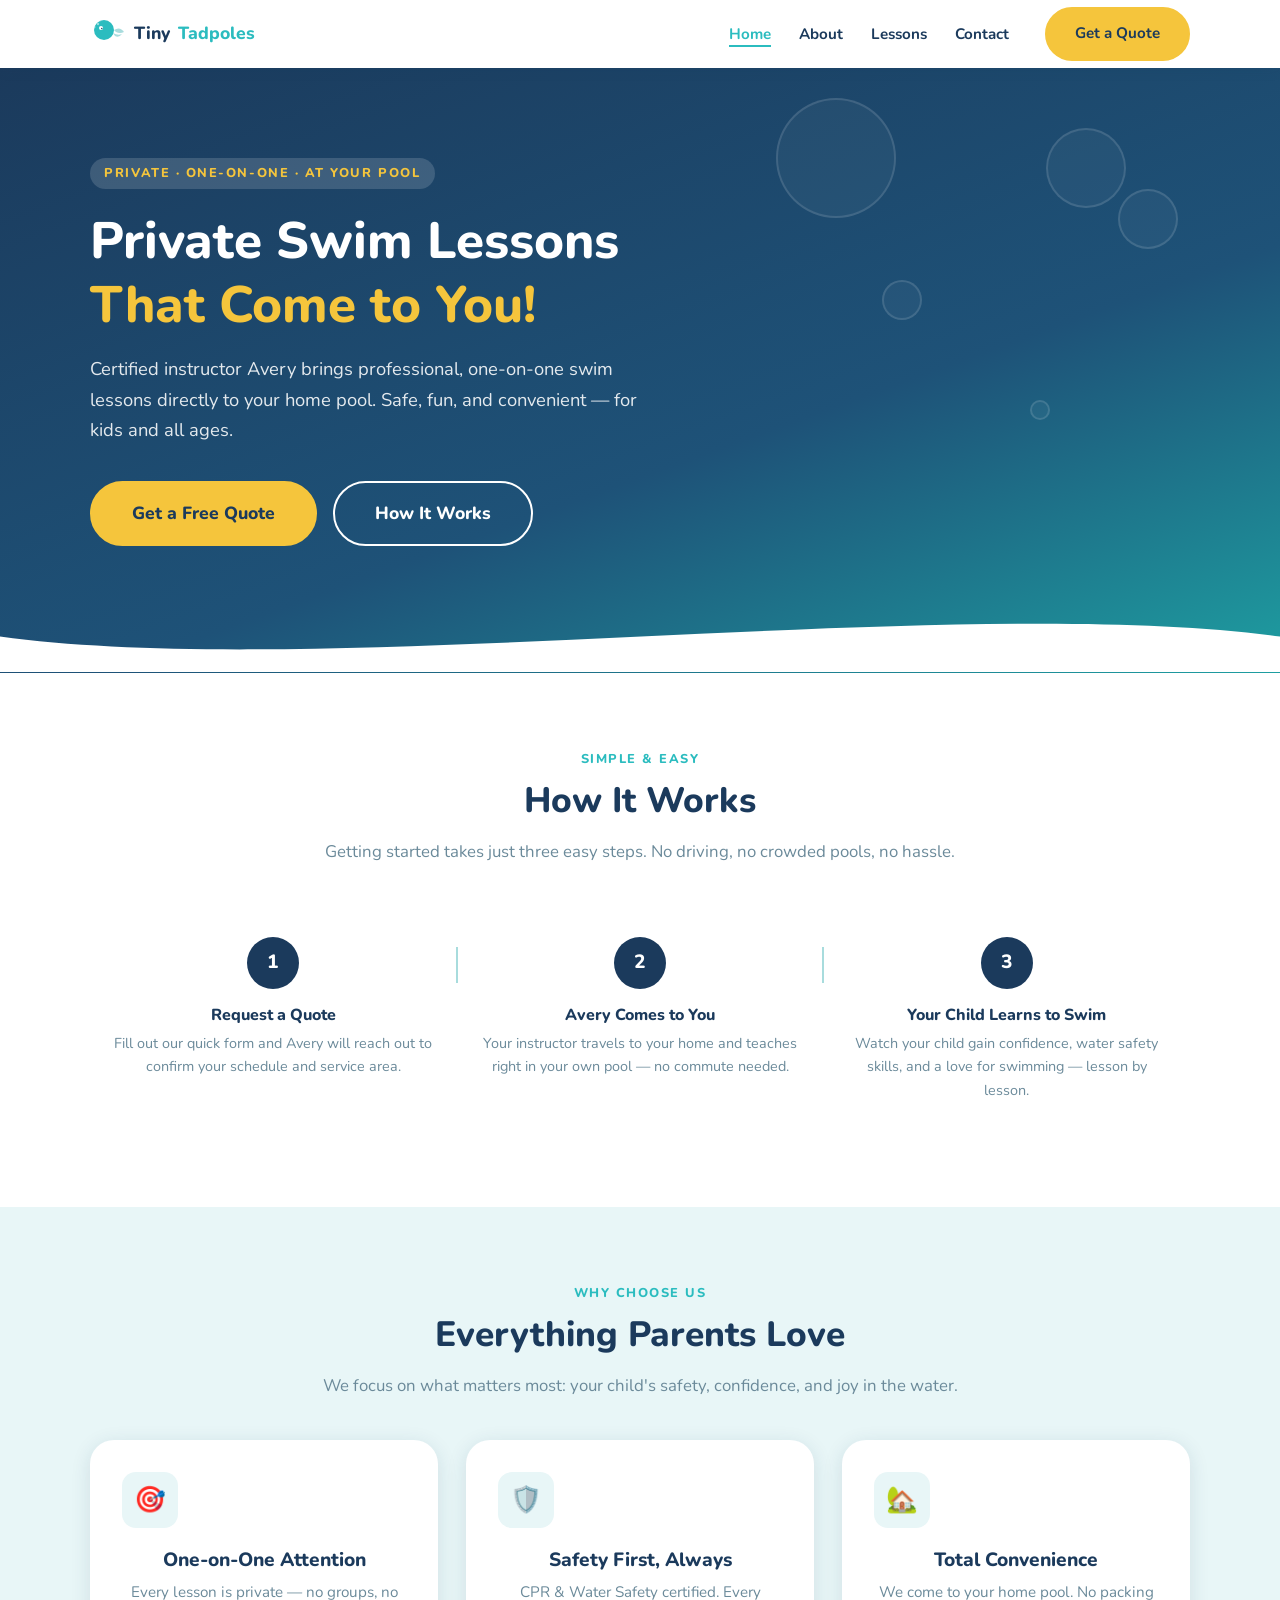
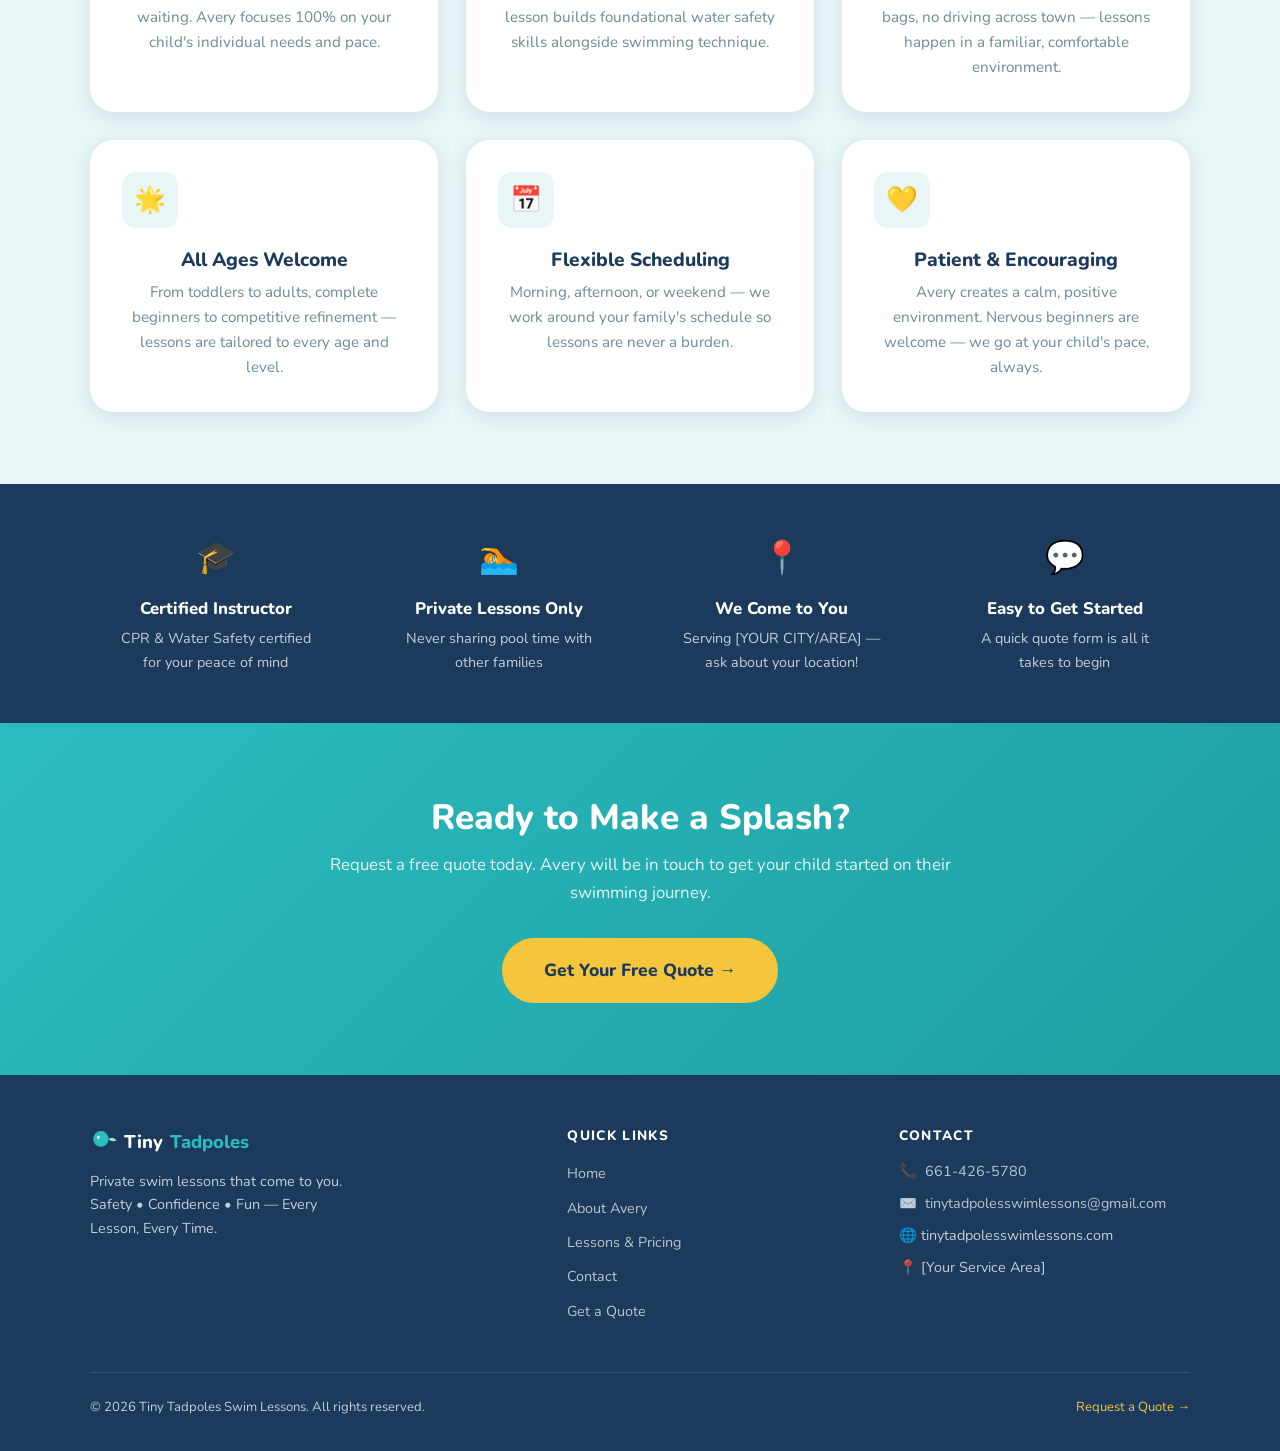
==== index.html @ dff8ad67 "Initial commit: Tiny Tadpole Swim School website Co-Authored-By: Claude Sonnet 4.6 <noreply@anthropi" ====
<!DOCTYPE html>
<html lang="en">
<head>
  <meta charset="UTF-8" />
  <meta name="viewport" content="width=device-width, initial-scale=1.0" />
  <title>Tiny Tadpoles Swim Lessons — Private Swim Lessons That Come to You</title>
  <meta name="description" content="Private swim lessons for kids and all ages. Avery comes to your home pool! Serving [YOUR CITY/AREA]. Call 661-426-5780 to get started." />
  <link rel="preconnect" href="https://fonts.googleapis.com" />
  <link rel="preconnect" href="https://fonts.gstatic.com" crossorigin />
  <link href="https://fonts.googleapis.com/css2?family=Nunito:wght@400;600;700;800;900&display=swap" rel="stylesheet" />
  <link rel="stylesheet" href="styles.css" />
</head>
<body>

  <!-- ===== NAV ===== -->
  <nav class="nav" role="navigation" aria-label="Main navigation">
    <div class="container nav-inner">
      <a href="index.html" class="nav-logo" aria-label="Tiny Tadpoles Swim Lessons home">
        <svg viewBox="0 0 36 36" fill="none" xmlns="http://www.w3.org/2000/svg" aria-hidden="true">
          <circle cx="14" cy="14" r="10" fill="#2BBCBF"/>
          <circle cx="11" cy="12" r="2" fill="white"/>
          <circle cx="11.8" cy="12.5" r=".7" fill="#1B3A5C"/>
          <path d="M24 14 Q30 10 34 16 Q30 18 26 16" fill="#A8DCDD"/>
          <path d="M23 17 Q28 20 32 18 Q29 22 25 20" fill="#A8DCDD"/>
          <circle cx="8" cy="8" r="1.2" fill="rgba(255,255,255,.5)"/>
          <circle cx="5" cy="11" r=".8" fill="rgba(255,255,255,.4)"/>
          <circle cx="10" cy="5" r=".6" fill="rgba(255,255,255,.4)"/>
        </svg>
        Tiny <span>Tadpoles</span>
      </a>
      <button class="nav-toggle" id="navToggle" aria-label="Toggle menu" aria-expanded="false">
        <span></span><span></span><span></span>
      </button>
      <ul class="nav-links" id="navLinks" role="list">
        <li><a href="index.html" class="active" aria-current="page">Home</a></li>
        <li><a href="about.html">About</a></li>
        <li><a href="lessons.html">Lessons</a></li>
        <li><a href="contact.html">Contact</a></li>
        <li class="nav-cta"><a href="quote.html" class="btn btn-primary">Get a Quote</a></li>
      </ul>
    </div>
  </nav>

  <!-- ===== HERO ===== -->
  <section class="hero" aria-label="Hero">
    <div class="bubbles" aria-hidden="true">
      <div class="bubble bubble-1"></div>
      <div class="bubble bubble-2"></div>
      <div class="bubble bubble-3"></div>
      <div class="bubble bubble-4"></div>
      <div class="bubble bubble-5"></div>
    </div>
    <div class="container">
      <div class="hero-content">
        <span class="hero-eyebrow">Private · One-on-One · At Your Pool</span>
        <h1>Private Swim Lessons <span>That Come to You!</span></h1>
        <p class="hero-sub">Certified instructor Avery brings professional, one-on-one swim lessons directly to your home pool. Safe, fun, and convenient — for kids and all ages.</p>
        <div class="hero-btns">
          <a href="quote.html" class="btn btn-primary btn-lg">Get a Free Quote</a>
          <a href="lessons.html" class="btn btn-outline btn-lg">How It Works</a>
        </div>
      </div>
    </div>
    <!-- Wave -->
    <svg class="wave-divider" viewBox="0 0 1440 80" preserveAspectRatio="none" aria-hidden="true">
      <path d="M0,40 C360,90 1080,-10 1440,40 L1440,80 L0,80 Z" fill="#ffffff"/>
    </svg>
  </section>

  <!-- ===== HOW IT WORKS ===== -->
  <section class="section" aria-labelledby="how-it-works">
    <div class="container text-center">
      <span class="section-label">Simple &amp; Easy</span>
      <h2 class="section-title" id="how-it-works">How It Works</h2>
      <p class="section-subtitle">Getting started takes just three easy steps. No driving, no crowded pools, no hassle.</p>
      <div class="steps" role="list">
        <div class="step" role="listitem">
          <div class="step-num" aria-hidden="true">1</div>
          <h3>Request a Quote</h3>
          <p>Fill out our quick form and Avery will reach out to confirm your schedule and service area.</p>
        </div>
        <div class="step" role="listitem">
          <div class="step-num" aria-hidden="true">2</div>
          <h3>Avery Comes to You</h3>
          <p>Your instructor travels to your home and teaches right in your own pool — no commute needed.</p>
        </div>
        <div class="step" role="listitem">
          <div class="step-num" aria-hidden="true">3</div>
          <h3>Your Child Learns to Swim</h3>
          <p>Watch your child gain confidence, water safety skills, and a love for swimming — lesson by lesson.</p>
        </div>
      </div>
    </div>
  </section>

  <!-- ===== WHY TINY TADPOLES ===== -->
  <section class="section" style="background:var(--aqua-bg);" aria-labelledby="why-us">
    <div class="container text-center">
      <span class="section-label">Why Choose Us</span>
      <h2 class="section-title" id="why-us">Everything Parents Love</h2>
      <p class="section-subtitle">We focus on what matters most: your child's safety, confidence, and joy in the water.</p>
      <div class="cards-grid">
        <div class="card">
          <div class="card-icon" aria-hidden="true">🎯</div>
          <h3>One-on-One Attention</h3>
          <p>Every lesson is private — no groups, no waiting. Avery focuses 100% on your child's individual needs and pace.</p>
        </div>
        <div class="card">
          <div class="card-icon" aria-hidden="true">🛡️</div>
          <h3>Safety First, Always</h3>
          <p>CPR & Water Safety certified. Every lesson builds foundational water safety skills alongside swimming technique.</p>
        </div>
        <div class="card">
          <div class="card-icon" aria-hidden="true">🏡</div>
          <h3>Total Convenience</h3>
          <p>We come to your home pool. No packing bags, no driving across town — lessons happen in a familiar, comfortable environment.</p>
        </div>
        <div class="card">
          <div class="card-icon" aria-hidden="true">🌟</div>
          <h3>All Ages Welcome</h3>
          <p>From toddlers to adults, complete beginners to competitive refinement — lessons are tailored to every age and level.</p>
        </div>
        <div class="card">
          <div class="card-icon" aria-hidden="true">📅</div>
          <h3>Flexible Scheduling</h3>
          <p>Morning, afternoon, or weekend — we work around your family's schedule so lessons are never a burden.</p>
        </div>
        <div class="card">
          <div class="card-icon" aria-hidden="true">💛</div>
          <h3>Patient &amp; Encouraging</h3>
          <p>Avery creates a calm, positive environment. Nervous beginners are welcome — we go at your child's pace, always.</p>
        </div>
      </div>
    </div>
  </section>

  <!-- ===== HIGHLIGHT STRIP ===== -->
  <div class="highlight-strip" aria-label="Key facts">
    <div class="container">
      <div class="highlights">
        <div class="highlight-item">
          <div class="hi-icon" aria-hidden="true">🎓</div>
          <strong>Certified Instructor</strong>
          <p>CPR &amp; Water Safety certified for your peace of mind</p>
        </div>
        <div class="highlight-item">
          <div class="hi-icon" aria-hidden="true">🏊</div>
          <strong>Private Lessons Only</strong>
          <p>Never sharing pool time with other families</p>
        </div>
        <div class="highlight-item">
          <div class="hi-icon" aria-hidden="true">📍</div>
          <strong>We Come to You</strong>
          <p>Serving [YOUR CITY/AREA] — ask about your location!</p>
        </div>
        <div class="highlight-item">
          <div class="hi-icon" aria-hidden="true">💬</div>
          <strong>Easy to Get Started</strong>
          <p>A quick quote form is all it takes to begin</p>
        </div>
      </div>
    </div>
  </div>

  <!-- ===== CTA BANNER ===== -->
  <section class="cta-banner" aria-labelledby="cta-heading">
    <div class="container">
      <h2 id="cta-heading">Ready to Make a Splash?</h2>
      <p>Request a free quote today. Avery will be in touch to get your child started on their swimming journey.</p>
      <a href="quote.html" class="btn btn-primary btn-lg">Get Your Free Quote →</a>
    </div>
  </section>

  <!-- ===== FOOTER ===== -->
  <footer class="footer" role="contentinfo">
    <div class="container">
      <div class="footer-grid">
        <div class="footer-brand">
          <div class="footer-logo">
            <svg width="28" height="28" viewBox="0 0 36 36" fill="none" aria-hidden="true">
              <circle cx="14" cy="14" r="10" fill="#2BBCBF"/>
              <circle cx="11" cy="12" r="2" fill="white"/>
              <circle cx="11.8" cy="12.5" r=".7" fill="#1B3A5C"/>
              <path d="M24 14 Q30 10 34 16 Q30 18 26 16" fill="#A8DCDD"/>
            </svg>
            Tiny <span>Tadpoles</span>
          </div>
          <p>Private swim lessons that come to you. Safety • Confidence • Fun — Every Lesson, Every Time.</p>
        </div>
        <div>
          <h4>Quick Links</h4>
          <ul>
            <li><a href="index.html">Home</a></li>
            <li><a href="about.html">About Avery</a></li>
            <li><a href="lessons.html">Lessons &amp; Pricing</a></li>
            <li><a href="contact.html">Contact</a></li>
            <li><a href="quote.html">Get a Quote</a></li>
          </ul>
        </div>
        <div>
          <h4>Contact</h4>
          <ul class="footer-contact">
            <li>📞 <a href="tel:6614265780">661-426-5780</a></li>
            <li>✉️ <a href="mailto:tinytadpolesswimlessons@gmail.com">tinytadpolesswimlessons@gmail.com</a></li>
            <li>🌐 tinytadpolesswimlessons.com</li>
            <li>📍 [Your Service Area]</li>
          </ul>
        </div>
      </div>
      <div class="footer-bottom">
        <p>© <span id="year"></span> Tiny Tadpoles Swim Lessons. All rights reserved.</p>
        <a href="quote.html">Request a Quote →</a>
      </div>
    </div>
  </footer>

  <script>
    // Current year in footer
    document.getElementById('year').textContent = new Date().getFullYear();

    // Mobile nav toggle
    const toggle = document.getElementById('navToggle');
    const links  = document.getElementById('navLinks');
    toggle.addEventListener('click', () => {
      const open = links.classList.toggle('open');
      toggle.classList.toggle('open', open);
      toggle.setAttribute('aria-expanded', open);
    });
    // Close nav when a link is clicked
    links.querySelectorAll('a').forEach(a => {
      a.addEventListener('click', () => {
        links.classList.remove('open');
        toggle.classList.remove('open');
        toggle.setAttribute('aria-expanded', false);
      });
    });
  </script>
</body>
</html>
---- styles.css ----
/* ============================================================
   Tiny Tadpoles Swim Lessons — Shared Stylesheet
   Colors: Navy #1B3A5C | Teal #2BBCBF | Light Teal #A8DCDD
           Aqua BG #E8F6F7 | Yellow #F5C53C | White #FFFFFF
   ============================================================ */

/* ---------- Reset & Base ---------- */
*, *::before, *::after { box-sizing: border-box; margin: 0; padding: 0; }

:root {
  --navy:      #1B3A5C;
  --teal:      #2BBCBF;
  --teal-dark: #1E9EA1;
  --teal-light:#A8DCDD;
  --aqua-bg:   #E8F6F7;
  --yellow:    #F5C53C;
  --yellow-dk: #D4A820;
  --white:     #FFFFFF;
  --gray-light:#F4F8F9;
  --gray-mid:  #6B8A9A;
  --text:      #1B3A5C;
  --radius:    12px;
  --radius-lg: 24px;
  --shadow:    0 4px 20px rgba(27,58,92,.12);
  --shadow-sm: 0 2px 8px rgba(27,58,92,.10);
  --transition: .25s ease;
  --font: 'Nunito', 'Segoe UI', Arial, sans-serif;
}

html { scroll-behavior: smooth; }

body {
  font-family: var(--font);
  color: var(--text);
  background: var(--white);
  line-height: 1.65;
  font-size: 16px;
}

img { max-width: 100%; height: auto; display: block; }
a  { color: var(--teal-dark); text-decoration: none; }
a:hover { color: var(--teal); }
ul { list-style: none; }

/* ---------- Typography ---------- */
h1,h2,h3,h4 { line-height: 1.25; font-weight: 800; }
h1 { font-size: clamp(2rem, 5vw, 3.2rem); }
h2 { font-size: clamp(1.5rem, 3.5vw, 2.2rem); }
h3 { font-size: 1.2rem; }
p  { max-width: 68ch; }

/* ---------- Buttons ---------- */
.btn {
  display: inline-block;
  padding: .75rem 1.75rem;
  border-radius: 50px;
  font-weight: 800;
  font-size: 1rem;
  cursor: pointer;
  border: 2px solid transparent;
  transition: transform var(--transition), box-shadow var(--transition), background var(--transition);
  text-align: center;
  white-space: nowrap;
}
.btn:hover { transform: translateY(-2px); box-shadow: 0 6px 18px rgba(27,58,92,.18); }
.btn:active{ transform: translateY(0); }

.btn-primary {
  background: var(--yellow);
  color: var(--navy);
  border-color: var(--yellow);
}
.btn-primary:hover { background: var(--yellow-dk); border-color: var(--yellow-dk); color: var(--navy); }

.btn-secondary {
  background: var(--teal);
  color: var(--white);
  border-color: var(--teal);
}
.btn-secondary:hover { background: var(--teal-dark); border-color: var(--teal-dark); color: var(--white); }

.btn-outline {
  background: transparent;
  color: var(--white);
  border-color: var(--white);
}
.btn-outline:hover { background: var(--white); color: var(--navy); }

.btn-lg { padding: 1rem 2.5rem; font-size: 1.1rem; }

/* ---------- Layout Helpers ---------- */
.container { width: 90%; max-width: 1100px; margin: 0 auto; }
.section { padding: 72px 0; }
.section-sm { padding: 48px 0; }
.text-center { text-align: center; }
.text-center p { margin-left: auto; margin-right: auto; }

.section-label {
  display: inline-block;
  font-size: .8rem;
  font-weight: 800;
  letter-spacing: .12em;
  text-transform: uppercase;
  color: var(--teal);
  margin-bottom: .5rem;
}
.section-title { color: var(--navy); margin-bottom: 1rem; }
.section-subtitle { color: var(--gray-mid); margin-bottom: 2.5rem; font-size: 1.05rem; }

/* ---------- Navigation ---------- */
.nav {
  position: sticky;
  top: 0;
  z-index: 1000;
  background: var(--white);
  box-shadow: 0 2px 12px rgba(27,58,92,.10);
}
.nav-inner {
  display: flex;
  align-items: center;
  justify-content: space-between;
  height: 68px;
}
.nav-logo {
  display: flex;
  align-items: center;
  gap: .5rem;
  font-weight: 800;
  font-size: 1.1rem;
  color: var(--navy);
  text-decoration: none;
  flex-shrink: 0;
}
.nav-logo span { color: var(--teal); }
.nav-logo svg { width: 36px; height: 36px; flex-shrink: 0; }

.nav-links {
  display: flex;
  align-items: center;
  gap: 1.75rem;
}
.nav-links a {
  font-weight: 700;
  color: var(--navy);
  font-size: .95rem;
  transition: color var(--transition);
  position: relative;
}
.nav-links a::after {
  content: '';
  position: absolute;
  bottom: -3px; left: 0; right: 0;
  height: 2px;
  background: var(--teal);
  transform: scaleX(0);
  transition: transform var(--transition);
}
.nav-links a:hover, .nav-links a.active { color: var(--teal); }
.nav-links a:hover::after, .nav-links a.active::after { transform: scaleX(1); }
.nav-links a.active::after { background: var(--teal); }

.nav-cta { margin-left: .5rem; }

/* Hamburger */
.nav-toggle {
  display: none;
  flex-direction: column;
  gap: 5px;
  background: none;
  border: none;
  cursor: pointer;
  padding: 6px;
  border-radius: 6px;
}
.nav-toggle span {
  display: block;
  width: 24px; height: 2.5px;
  background: var(--navy);
  border-radius: 2px;
  transition: transform var(--transition), opacity var(--transition);
}
.nav-toggle.open span:nth-child(1) { transform: translateY(7.5px) rotate(45deg); }
.nav-toggle.open span:nth-child(2) { opacity: 0; }
.nav-toggle.open span:nth-child(3) { transform: translateY(-7.5px) rotate(-45deg); }

/* ---------- Hero ---------- */
.hero {
  background: linear-gradient(160deg, var(--navy) 0%, #1e5278 60%, var(--teal-dark) 100%);
  color: var(--white);
  padding: 90px 0 0;
  position: relative;
  overflow: hidden;
}
.hero-content {
  position: relative;
  z-index: 2;
  max-width: 640px;
}
.hero-eyebrow {
  display: inline-block;
  background: rgba(255,255,255,.15);
  color: var(--yellow);
  font-weight: 800;
  font-size: .8rem;
  letter-spacing: .12em;
  text-transform: uppercase;
  padding: .3rem .9rem;
  border-radius: 50px;
  margin-bottom: 1.25rem;
}
.hero h1 { color: var(--white); margin-bottom: 1.1rem; }
.hero h1 span { color: var(--yellow); }
.hero-sub { font-size: 1.15rem; color: rgba(255,255,255,.88); margin-bottom: 2.25rem; max-width: 52ch; }
.hero-btns { display: flex; gap: 1rem; flex-wrap: wrap; margin-bottom: 3.5rem; }

/* Bubbles decoration */
.bubbles {
  position: absolute;
  inset: 0;
  z-index: 1;
  pointer-events: none;
  overflow: hidden;
}
.bubble {
  position: absolute;
  border-radius: 50%;
  border: 2px solid rgba(255,255,255,.12);
  background: rgba(255,255,255,.04);
}
.bubble-1  { width:80px;  height:80px;  top:10%; right:12%; animation: float 6s ease-in-out infinite; }
.bubble-2  { width:40px;  height:40px;  top:35%; right:28%; animation: float 8s ease-in-out infinite .5s; }
.bubble-3  { width:120px; height:120px; top:5%;  right:30%; animation: float 7s ease-in-out infinite 1s; }
.bubble-4  { width:20px;  height:20px;  top:55%; right:18%; animation: float 5s ease-in-out infinite 1.5s; }
.bubble-5  { width:60px;  height:60px;  top:20%; right:8%;  animation: float 9s ease-in-out infinite 2s; }
@keyframes float { 0%,100%{ transform:translateY(0); } 50%{ transform:translateY(-16px); } }

/* Wave divider */
.wave-divider { display:block; width:100%; line-height:0; margin-top:-1px; }

/* ---------- Cards ---------- */
.cards-grid {
  display: grid;
  grid-template-columns: repeat(auto-fit, minmax(260px, 1fr));
  gap: 1.75rem;
}
.card {
  background: var(--white);
  border-radius: var(--radius-lg);
  padding: 2rem;
  box-shadow: var(--shadow);
  transition: transform var(--transition), box-shadow var(--transition);
}
.card:hover { transform: translateY(-4px); box-shadow: 0 8px 28px rgba(27,58,92,.16); }

.card-icon {
  width: 56px; height: 56px;
  background: var(--aqua-bg);
  border-radius: 14px;
  display: flex; align-items: center; justify-content: center;
  margin-bottom: 1.25rem;
  font-size: 1.6rem;
}
.card h3 { color: var(--navy); margin-bottom: .5rem; }
.card p  { color: var(--gray-mid); font-size: .95rem; }

/* ---------- Steps ---------- */
.steps { display: flex; gap: 0; flex-wrap: wrap; }
.step {
  flex: 1 1 200px;
  text-align: center;
  padding: 2rem 1.5rem;
  position: relative;
}
.step:not(:last-child)::after {
  content: '';
  position: absolute;
  top: 42px; right: -1px;
  width: 2px; height: 36px;
  background: var(--teal-light);
}
.step-num {
  width: 52px; height: 52px;
  border-radius: 50%;
  background: var(--navy);
  color: var(--white);
  font-weight: 800;
  font-size: 1.2rem;
  display: flex; align-items: center; justify-content: center;
  margin: 0 auto 1rem;
}
.step h3 { color: var(--navy); margin-bottom: .4rem; font-size: 1rem; }
.step p  { color: var(--gray-mid); font-size: .9rem; }

/* ---------- Highlight Strip ---------- */
.highlight-strip {
  background: var(--navy);
  color: var(--white);
  padding: 48px 0;
}
.highlights {
  display: grid;
  grid-template-columns: repeat(auto-fit, minmax(200px, 1fr));
  gap: 2rem;
  text-align: center;
}
.highlight-item .hi-icon { font-size: 2rem; margin-bottom: .6rem; }
.highlight-item strong { display:block; font-size: 1.05rem; font-weight:800; margin-bottom:.3rem; }
.highlight-item p { color: rgba(255,255,255,.75); font-size:.9rem; max-width:22ch; margin:0 auto; }

/* ---------- CTA Banner ---------- */
.cta-banner {
  background: linear-gradient(135deg, var(--teal) 0%, var(--teal-dark) 100%);
  color: var(--white);
  padding: 72px 0;
  text-align: center;
  position: relative;
  overflow: hidden;
}
.cta-banner h2 { color: var(--white); margin-bottom: .75rem; }
.cta-banner p  { color: rgba(255,255,255,.88); margin: 0 auto 2rem; font-size:1.05rem; }
.cta-banner .btn-primary { font-size: 1.1rem; padding: 1rem 2.5rem; }

/* ---------- About Page ---------- */
.about-grid {
  display: grid;
  grid-template-columns: 1fr 1fr;
  gap: 3.5rem;
  align-items: start;
}
.photo-placeholder {
  border-radius: var(--radius-lg);
  background: var(--aqua-bg);
  min-height: 420px;
  display: flex; flex-direction:column;
  align-items: center; justify-content: center;
  gap: 1rem;
  border: 3px dashed var(--teal-light);
  color: var(--gray-mid);
  font-weight: 700;
  text-align: center;
  padding: 2rem;
}
.photo-placeholder .ph-icon { font-size: 3.5rem; }
.photo-placeholder small { font-size:.85rem; font-weight:400; max-width: 22ch; }

.certs { display:flex; flex-wrap:wrap; gap:.75rem; margin-top: 1.25rem; }
.cert-badge {
  display:inline-flex; align-items:center; gap:.4rem;
  background: var(--aqua-bg);
  border: 1.5px solid var(--teal-light);
  color: var(--teal-dark);
  font-weight: 700;
  font-size: .85rem;
  padding: .35rem .9rem;
  border-radius: 50px;
}

/* ---------- Lessons Page ---------- */
.lessons-intro { background: var(--aqua-bg); }
.lesson-feature {
  display: grid;
  grid-template-columns: 1fr 1fr;
  gap: 3rem;
  align-items: center;
  padding: 56px 0;
  border-bottom: 1px solid #ddeef0;
}
.lesson-feature:last-child { border-bottom: none; }
.lesson-feature.flip { direction: rtl; }
.lesson-feature.flip > * { direction: ltr; }
.feature-visual {
  border-radius: var(--radius-lg);
  background: var(--aqua-bg);
  min-height: 300px;
  display: flex; align-items: center; justify-content: center;
  font-size: 5rem;
}
.lesson-feature h3 { font-size: 1.4rem; color: var(--navy); margin-bottom: .75rem; }
.lesson-feature p  { color: var(--gray-mid); }
.check-list { margin-top: 1rem; display:flex; flex-direction:column; gap:.4rem; }
.check-list li { display:flex; align-items:flex-start; gap:.5rem; color: var(--gray-mid); font-size:.95rem; }
.check-list li::before { content:'✓'; color:var(--teal); font-weight:800; flex-shrink:0; margin-top:.05rem; }

.levels-grid {
  display: grid;
  grid-template-columns: repeat(auto-fit, minmax(240px, 1fr));
  gap: 1.5rem;
  margin-top: 2.5rem;
}
.level-card {
  background: var(--white);
  border-radius: var(--radius);
  padding: 1.75rem;
  border-top: 4px solid var(--teal);
  box-shadow: var(--shadow-sm);
}
.level-card h3 { color: var(--navy); margin-bottom: .5rem; font-size: 1.05rem; }
.level-card p  { color: var(--gray-mid); font-size: .9rem; }

/* ---------- Quote Form Page ---------- */
.quote-hero {
  background: linear-gradient(160deg, var(--navy) 0%, #1e5278 100%);
  color: var(--white);
  padding: 64px 0 80px;
  text-align: center;
}
.quote-hero h1 { color: var(--white); margin-bottom: .75rem; }
.quote-hero p  { color: rgba(255,255,255,.85); margin: 0 auto; max-width: 50ch; font-size:1.05rem; }

.form-wrapper {
  max-width: 720px;
  margin: -48px auto 72px;
  background: var(--white);
  border-radius: var(--radius-lg);
  box-shadow: 0 8px 40px rgba(27,58,92,.14);
  padding: 2.75rem 3rem;
  position: relative;
  z-index: 2;
}

.form-row {
  display: grid;
  grid-template-columns: 1fr 1fr;
  gap: 1.25rem;
}
.form-group {
  display: flex;
  flex-direction: column;
  gap: .4rem;
  margin-bottom: 1.25rem;
}
.form-group.full { grid-column: 1 / -1; }

label {
  font-weight: 700;
  font-size: .9rem;
  color: var(--navy);
}
label .req { color: var(--teal); margin-left: 2px; }

input, select, textarea {
  font-family: var(--font);
  font-size: .97rem;
  color: var(--text);
  background: var(--gray-light);
  border: 2px solid #dde8ec;
  border-radius: var(--radius);
  padding: .7rem 1rem;
  transition: border-color var(--transition), box-shadow var(--transition);
  width: 100%;
}
input:focus, select:focus, textarea:focus {
  outline: none;
  border-color: var(--teal);
  box-shadow: 0 0 0 3px rgba(43,188,191,.15);
  background: var(--white);
}
textarea { resize: vertical; min-height: 110px; }

.radio-group { display:flex; gap:1.25rem; flex-wrap:wrap; margin-top:.25rem; }
.radio-option { display:flex; align-items:center; gap:.5rem; cursor:pointer; font-weight:600; font-size:.95rem; }
.radio-option input[type=radio] { width:18px; height:18px; accent-color: var(--teal); cursor:pointer; }

.form-divider {
  border: none;
  border-top: 2px solid var(--aqua-bg);
  margin: 1.75rem 0;
}
.form-section-title {
  font-size: .8rem;
  font-weight: 800;
  letter-spacing: .1em;
  text-transform: uppercase;
  color: var(--teal);
  margin-bottom: 1.25rem;
}

.submit-btn-wrap { margin-top: 1.75rem; text-align: center; }
.submit-btn-wrap .btn { width: 100%; font-size: 1.1rem; padding: 1rem; }

/* Success message */
.success-msg {
  display: none;
  background: #e6f9f1;
  border: 2px solid #4ec99a;
  border-radius: var(--radius);
  padding: 1.5rem;
  text-align: center;
  margin-top: 1.5rem;
}
.success-msg .sm-icon { font-size: 2.5rem; margin-bottom: .5rem; }
.success-msg h3 { color: #1a7a50; margin-bottom: .4rem; }
.success-msg p  { color: #2a7a58; max-width: none; font-size: .95rem; }

/* Formspree comment notice */
.formspree-note {
  background: #fffbea;
  border-left: 4px solid var(--yellow);
  border-radius: 0 var(--radius) var(--radius) 0;
  padding: 1rem 1.25rem;
  margin-bottom: 1.5rem;
  font-size: .85rem;
  color: #6b5a1a;
}

/* ---------- Contact Page ---------- */
.contact-grid {
  display: grid;
  grid-template-columns: 1fr 1fr;
  gap: 3rem;
  align-items: start;
}
.contact-item {
  display: flex;
  gap: 1rem;
  align-items: flex-start;
  padding: 1.5rem;
  background: var(--white);
  border-radius: var(--radius);
  box-shadow: var(--shadow-sm);
  margin-bottom: 1.25rem;
}
.contact-item .ci-icon {
  width: 48px; height: 48px; flex-shrink: 0;
  background: var(--aqua-bg);
  border-radius: 12px;
  display:flex; align-items:center; justify-content:center;
  font-size: 1.4rem;
}
.contact-item h3 { font-size: 1rem; color: var(--navy); margin-bottom: .25rem; }
.contact-item p, .contact-item a { color: var(--gray-mid); font-size:.95rem; }
.contact-item a:hover { color: var(--teal); }

/* ---------- Footer ---------- */
.footer {
  background: var(--navy);
  color: rgba(255,255,255,.75);
  padding: 52px 0 32px;
}
.footer-grid {
  display: grid;
  grid-template-columns: 1.5fr 1fr 1fr;
  gap: 2.5rem;
  margin-bottom: 2.5rem;
}
.footer-brand p { font-size:.9rem; margin-top:.75rem; max-width: 30ch; }
.footer-logo { font-weight:800; font-size:1.15rem; color: var(--white); display:flex; align-items:center; gap:.4rem; }
.footer-logo span { color: var(--teal); }

.footer h4 { color:var(--white); font-size:.85rem; letter-spacing:.1em; text-transform:uppercase; margin-bottom:1rem; }
.footer ul li { margin-bottom:.5rem; }
.footer ul li a { color:rgba(255,255,255,.7); font-size:.9rem; transition:color var(--transition); }
.footer ul li a:hover { color:var(--teal); }

.footer-contact li { display:flex; align-items:center; gap:.5rem; font-size:.9rem; }

.footer-bottom {
  border-top: 1px solid rgba(255,255,255,.12);
  padding-top: 1.5rem;
  display: flex;
  align-items: center;
  justify-content: space-between;
  flex-wrap: wrap;
  gap: 1rem;
  font-size: .82rem;
}
.footer-bottom a { color: var(--yellow); }

/* ---------- Responsive ---------- */
@media (max-width: 900px) {
  .about-grid, .contact-grid { grid-template-columns: 1fr; }
  .lesson-feature { grid-template-columns: 1fr; }
  .lesson-feature.flip { direction: ltr; }
  .footer-grid { grid-template-columns: 1fr 1fr; }
}

@media (max-width: 700px) {
  .nav-links {
    display: none;
    position: fixed;
    inset: 68px 0 0;
    background: var(--white);
    flex-direction: column;
    align-items: center;
    justify-content: flex-start;
    gap: 0;
    padding-top: 2rem;
    box-shadow: var(--shadow);
    z-index: 999;
  }
  .nav-links.open { display: flex; }
  .nav-links a {
    padding: .9rem 2rem;
    font-size: 1.1rem;
    width: 100%;
    text-align: center;
    border-bottom: 1px solid var(--aqua-bg);
  }
  .nav-links a::after { display: none; }
  .nav-cta { margin: 1.25rem 1.5rem 0; }
  .nav-cta .btn { width: 100%; }
  .nav-toggle { display: flex; }

  .hero { padding: 60px 0 0; }
  .hero-btns { flex-direction: column; }
  .hero-btns .btn { width: 100%; text-align: center; }

  .step:not(:last-child)::after { display: none; }
  .steps { flex-direction: column; gap: 0; }

  .form-wrapper { padding: 1.75rem 1.25rem; margin: -32px 1rem 56px; }
  .form-row { grid-template-columns: 1fr; }
  .form-group.full { grid-column: auto; }

  .footer-grid { grid-template-columns: 1fr; }
  .footer-bottom { flex-direction: column; text-align: center; }
}

@media (max-width: 480px) {
  .section { padding: 52px 0; }
  .highlight-strip { padding: 36px 0; }
  h2 { font-size: 1.5rem; }
}
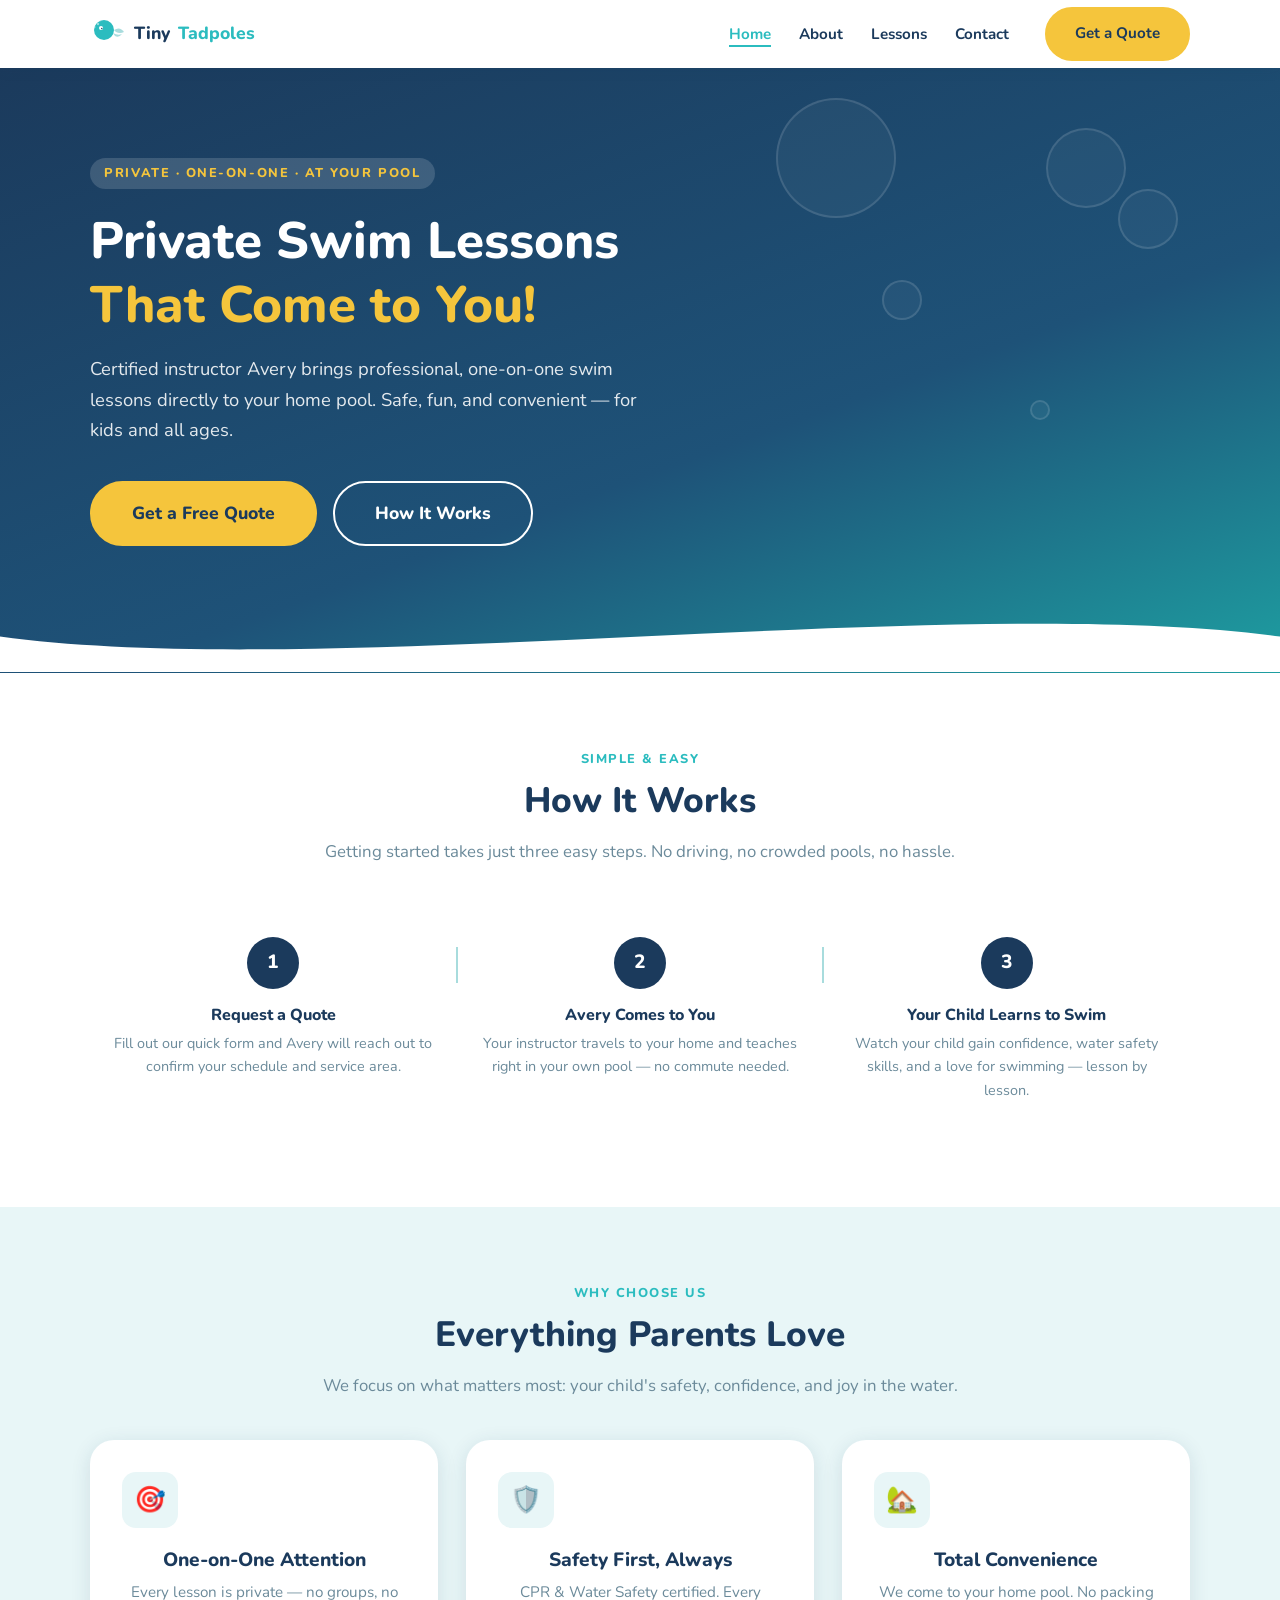
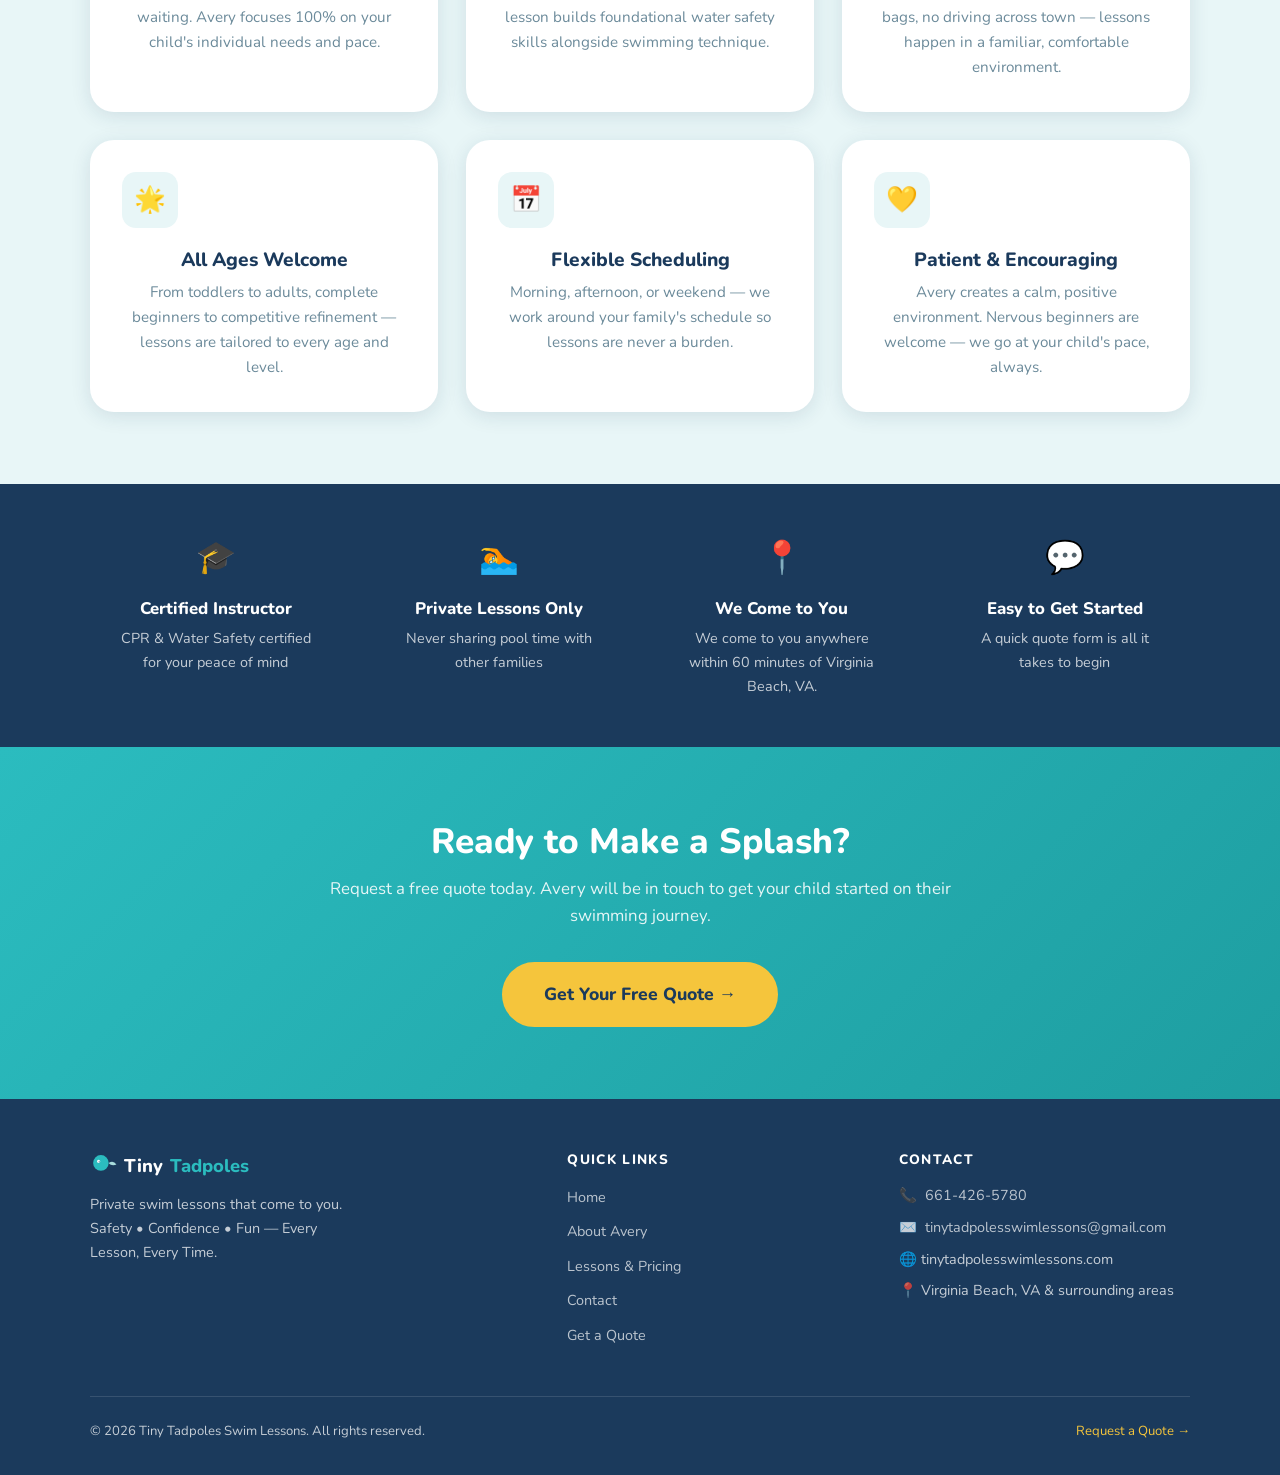
==== commit ea5e1509: "Add service area, pricing, and fix placeholders site-wide - Service area (60-min drive from Virginia" ====
--- a/index.html
+++ b/index.html
@@ -4,11 +4,13 @@
   <meta charset="UTF-8" />
   <meta name="viewport" content="width=device-width, initial-scale=1.0" />
   <title>Tiny Tadpoles Swim Lessons — Private Swim Lessons That Come to You</title>
-  <meta name="description" content="Private swim lessons for kids and all ages. Avery comes to your home pool! Serving [YOUR CITY/AREA]. Call 661-426-5780 to get started." />
+  <meta name="description" content="Private swim lessons for kids and all ages. Avery comes to your home pool! Serving Virginia Beach, VA and surrounding areas within 60 minutes. Call 661-426-5780 to get started." />
   <link rel="preconnect" href="https://fonts.googleapis.com" />
   <link rel="preconnect" href="https://fonts.gstatic.com" crossorigin />
   <link href="https://fonts.googleapis.com/css2?family=Nunito:wght@400;600;700;800;900&display=swap" rel="stylesheet" />
   <link rel="stylesheet" href="styles.css" />
+  <link rel="icon" type="image/png" href="favicon.png" />
+  <link rel="apple-touch-icon" href="favicon.png" />
 </head>
 <body>
 
@@ -151,7 +153,7 @@
         <div class="highlight-item">
           <div class="hi-icon" aria-hidden="true">📍</div>
           <strong>We Come to You</strong>
-          <p>Serving [YOUR CITY/AREA] — ask about your location!</p>
+          <p>We come to you anywhere within 60 minutes of Virginia Beach, VA.</p>
         </div>
         <div class="highlight-item">
           <div class="hi-icon" aria-hidden="true">💬</div>
@@ -203,7 +205,7 @@
             <li>📞 <a href="tel:6614265780">661-426-5780</a></li>
             <li>✉️ <a href="mailto:tinytadpolesswimlessons@gmail.com">tinytadpolesswimlessons@gmail.com</a></li>
             <li>🌐 tinytadpolesswimlessons.com</li>
-            <li>📍 [Your Service Area]</li>
+            <li>📍 Virginia Beach, VA &amp; surrounding areas</li>
           </ul>
         </div>
       </div>
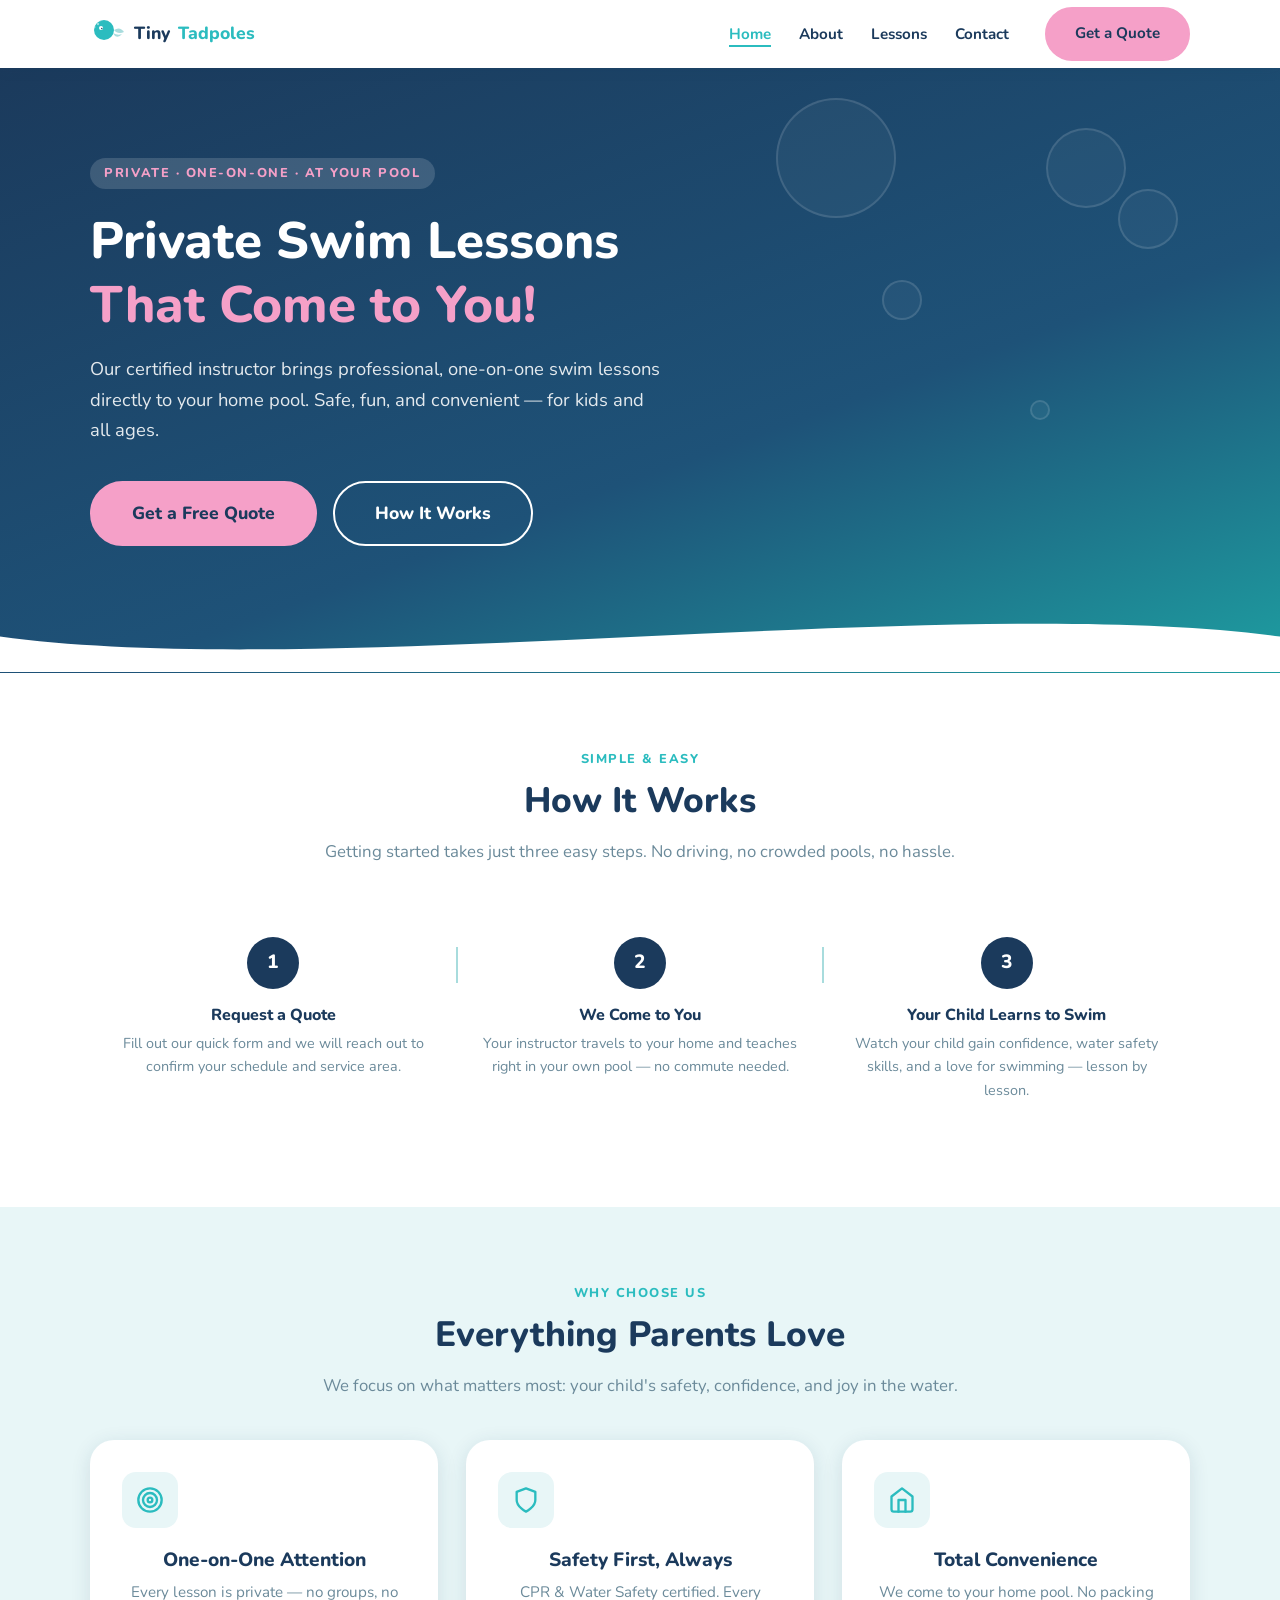
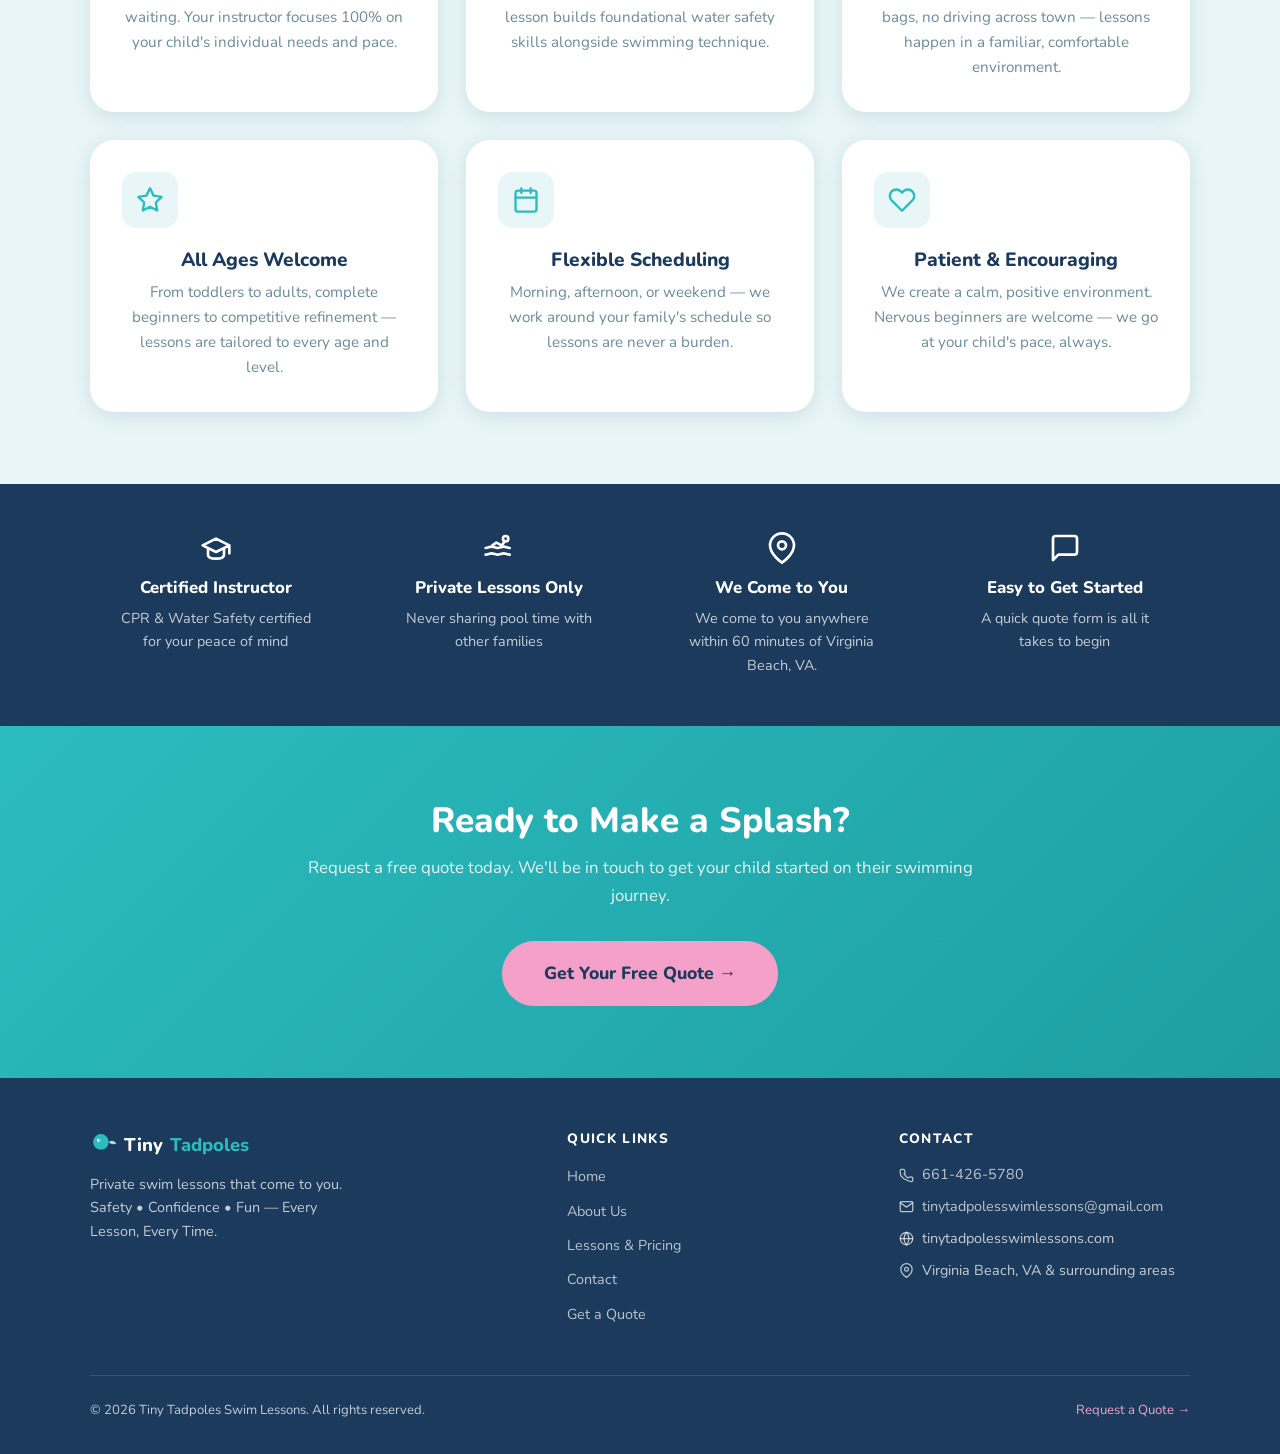
==== commit 31b1fc74: "Replace emoji with SVG icons, yellow with pink, remove Avery - All emoji replaced with consistent in" ====
--- a/index.html
+++ b/index.html
@@ -4,7 +4,7 @@
   <meta charset="UTF-8" />
   <meta name="viewport" content="width=device-width, initial-scale=1.0" />
   <title>Tiny Tadpoles Swim Lessons — Private Swim Lessons That Come to You</title>
-  <meta name="description" content="Private swim lessons for kids and all ages. Avery comes to your home pool! Serving Virginia Beach, VA and surrounding areas within 60 minutes. Call 661-426-5780 to get started." />
+  <meta name="description" content="Private swim lessons for kids and all ages. We come to your home pool! Serving Virginia Beach, VA and surrounding areas within 60 minutes. Call 661-426-5780 to get started." />
   <link rel="preconnect" href="https://fonts.googleapis.com" />
   <link rel="preconnect" href="https://fonts.gstatic.com" crossorigin />
   <link href="https://fonts.googleapis.com/css2?family=Nunito:wght@400;600;700;800;900&display=swap" rel="stylesheet" />
@@ -56,7 +56,7 @@
       <div class="hero-content">
         <span class="hero-eyebrow">Private · One-on-One · At Your Pool</span>
         <h1>Private Swim Lessons <span>That Come to You!</span></h1>
-        <p class="hero-sub">Certified instructor Avery brings professional, one-on-one swim lessons directly to your home pool. Safe, fun, and convenient — for kids and all ages.</p>
+        <p class="hero-sub">Our certified instructor brings professional, one-on-one swim lessons directly to your home pool. Safe, fun, and convenient — for kids and all ages.</p>
         <div class="hero-btns">
           <a href="quote.html" class="btn btn-primary btn-lg">Get a Free Quote</a>
           <a href="lessons.html" class="btn btn-outline btn-lg">How It Works</a>
@@ -79,11 +79,11 @@
         <div class="step" role="listitem">
           <div class="step-num" aria-hidden="true">1</div>
           <h3>Request a Quote</h3>
-          <p>Fill out our quick form and Avery will reach out to confirm your schedule and service area.</p>
+          <p>Fill out our quick form and we will reach out to confirm your schedule and service area.</p>
         </div>
         <div class="step" role="listitem">
           <div class="step-num" aria-hidden="true">2</div>
-          <h3>Avery Comes to You</h3>
+          <h3>We Come to You</h3>
           <p>Your instructor travels to your home and teaches right in your own pool — no commute needed.</p>
         </div>
         <div class="step" role="listitem">
@@ -103,34 +103,34 @@
       <p class="section-subtitle">We focus on what matters most: your child's safety, confidence, and joy in the water.</p>
       <div class="cards-grid">
         <div class="card">
-          <div class="card-icon" aria-hidden="true">🎯</div>
+          <div class="card-icon" aria-hidden="true"><svg width="28" height="28" viewBox="0 0 24 24" fill="none" stroke="#2BBCBF" stroke-width="2" stroke-linecap="round" stroke-linejoin="round"><circle cx="12" cy="12" r="10"/><circle cx="12" cy="12" r="6"/><circle cx="12" cy="12" r="2"/></svg></div>
           <h3>One-on-One Attention</h3>
-          <p>Every lesson is private — no groups, no waiting. Avery focuses 100% on your child's individual needs and pace.</p>
-        </div>
-        <div class="card">
-          <div class="card-icon" aria-hidden="true">🛡️</div>
+          <p>Every lesson is private — no groups, no waiting. Your instructor focuses 100% on your child's individual needs and pace.</p>
+        </div>
+        <div class="card">
+          <div class="card-icon" aria-hidden="true"><svg width="28" height="28" viewBox="0 0 24 24" fill="none" stroke="#2BBCBF" stroke-width="2" stroke-linecap="round" stroke-linejoin="round"><path d="M12 22s8-4 8-10V5l-8-3-8 3v7c0 6 8 10 8 10z"/></svg></div>
           <h3>Safety First, Always</h3>
           <p>CPR & Water Safety certified. Every lesson builds foundational water safety skills alongside swimming technique.</p>
         </div>
         <div class="card">
-          <div class="card-icon" aria-hidden="true">🏡</div>
+          <div class="card-icon" aria-hidden="true"><svg width="28" height="28" viewBox="0 0 24 24" fill="none" stroke="#2BBCBF" stroke-width="2" stroke-linecap="round" stroke-linejoin="round"><path d="M3 9l9-7 9 7v11a2 2 0 01-2 2H5a2 2 0 01-2-2z"/><polyline points="9 22 9 12 15 12 15 22"/></svg></div>
           <h3>Total Convenience</h3>
           <p>We come to your home pool. No packing bags, no driving across town — lessons happen in a familiar, comfortable environment.</p>
         </div>
         <div class="card">
-          <div class="card-icon" aria-hidden="true">🌟</div>
+          <div class="card-icon" aria-hidden="true"><svg width="28" height="28" viewBox="0 0 24 24" fill="none" stroke="#2BBCBF" stroke-width="2" stroke-linecap="round" stroke-linejoin="round"><polygon points="12 2 15.09 8.26 22 9.27 17 14.14 18.18 21.02 12 17.77 5.82 21.02 7 14.14 2 9.27 8.91 8.26 12 2"/></svg></div>
           <h3>All Ages Welcome</h3>
           <p>From toddlers to adults, complete beginners to competitive refinement — lessons are tailored to every age and level.</p>
         </div>
         <div class="card">
-          <div class="card-icon" aria-hidden="true">📅</div>
+          <div class="card-icon" aria-hidden="true"><svg width="28" height="28" viewBox="0 0 24 24" fill="none" stroke="#2BBCBF" stroke-width="2" stroke-linecap="round" stroke-linejoin="round"><rect x="3" y="4" width="18" height="18" rx="2" ry="2"/><line x1="16" y1="2" x2="16" y2="6"/><line x1="8" y1="2" x2="8" y2="6"/><line x1="3" y1="10" x2="21" y2="10"/></svg></div>
           <h3>Flexible Scheduling</h3>
           <p>Morning, afternoon, or weekend — we work around your family's schedule so lessons are never a burden.</p>
         </div>
         <div class="card">
-          <div class="card-icon" aria-hidden="true">💛</div>
+          <div class="card-icon" aria-hidden="true"><svg width="28" height="28" viewBox="0 0 24 24" fill="none" stroke="#2BBCBF" stroke-width="2" stroke-linecap="round" stroke-linejoin="round"><path d="M20.84 4.61a5.5 5.5 0 00-7.78 0L12 5.67l-1.06-1.06a5.5 5.5 0 00-7.78 7.78l1.06 1.06L12 21.23l7.78-7.78 1.06-1.06a5.5 5.5 0 000-7.78z"/></svg></div>
           <h3>Patient &amp; Encouraging</h3>
-          <p>Avery creates a calm, positive environment. Nervous beginners are welcome — we go at your child's pace, always.</p>
+          <p>We create a calm, positive environment. Nervous beginners are welcome — we go at your child's pace, always.</p>
         </div>
       </div>
     </div>
@@ -141,22 +141,22 @@
     <div class="container">
       <div class="highlights">
         <div class="highlight-item">
-          <div class="hi-icon" aria-hidden="true">🎓</div>
+          <div class="hi-icon" aria-hidden="true"><svg width="32" height="32" viewBox="0 0 24 24" fill="none" stroke="white" stroke-width="2" stroke-linecap="round" stroke-linejoin="round"><path d="M22 10v6M2 10l10-5 10 5-10 5z"/><path d="M6 12v5c0 2 2 3 6 3s6-1 6-3v-5"/></svg></div>
           <strong>Certified Instructor</strong>
           <p>CPR &amp; Water Safety certified for your peace of mind</p>
         </div>
         <div class="highlight-item">
-          <div class="hi-icon" aria-hidden="true">🏊</div>
+          <div class="hi-icon" aria-hidden="true"><svg width="32" height="32" viewBox="0 0 24 24" fill="none" stroke="white" stroke-width="2" stroke-linecap="round" stroke-linejoin="round"><path d="M2 12c1.5 0 3-1 4.5-1s3 1 4.5 1 3-1 4.5-1 3 1 4.5 1"/><path d="M2 17c1.5 0 3-1 4.5-1s3 1 4.5 1 3-1 4.5-1 3 1 4.5 1"/><circle cx="17" cy="5" r="2"/><path d="M16 7.5l-2 2.5-4-2-3 2"/></svg></div>
           <strong>Private Lessons Only</strong>
           <p>Never sharing pool time with other families</p>
         </div>
         <div class="highlight-item">
-          <div class="hi-icon" aria-hidden="true">📍</div>
+          <div class="hi-icon" aria-hidden="true"><svg width="32" height="32" viewBox="0 0 24 24" fill="none" stroke="white" stroke-width="2" stroke-linecap="round" stroke-linejoin="round"><path d="M21 10c0 7-9 13-9 13s-9-6-9-13a9 9 0 0118 0z"/><circle cx="12" cy="10" r="3"/></svg></div>
           <strong>We Come to You</strong>
           <p>We come to you anywhere within 60 minutes of Virginia Beach, VA.</p>
         </div>
         <div class="highlight-item">
-          <div class="hi-icon" aria-hidden="true">💬</div>
+          <div class="hi-icon" aria-hidden="true"><svg width="32" height="32" viewBox="0 0 24 24" fill="none" stroke="white" stroke-width="2" stroke-linecap="round" stroke-linejoin="round"><path d="M21 15a2 2 0 01-2 2H7l-4 4V5a2 2 0 012-2h14a2 2 0 012 2z"/></svg></div>
           <strong>Easy to Get Started</strong>
           <p>A quick quote form is all it takes to begin</p>
         </div>
@@ -168,7 +168,7 @@
   <section class="cta-banner" aria-labelledby="cta-heading">
     <div class="container">
       <h2 id="cta-heading">Ready to Make a Splash?</h2>
-      <p>Request a free quote today. Avery will be in touch to get your child started on their swimming journey.</p>
+      <p>Request a free quote today. We'll be in touch to get your child started on their swimming journey.</p>
       <a href="quote.html" class="btn btn-primary btn-lg">Get Your Free Quote →</a>
     </div>
   </section>
@@ -193,7 +193,7 @@
           <h4>Quick Links</h4>
           <ul>
             <li><a href="index.html">Home</a></li>
-            <li><a href="about.html">About Avery</a></li>
+            <li><a href="about.html">About Us</a></li>
             <li><a href="lessons.html">Lessons &amp; Pricing</a></li>
             <li><a href="contact.html">Contact</a></li>
             <li><a href="quote.html">Get a Quote</a></li>
@@ -202,10 +202,10 @@
         <div>
           <h4>Contact</h4>
           <ul class="footer-contact">
-            <li>📞 <a href="tel:6614265780">661-426-5780</a></li>
-            <li>✉️ <a href="mailto:tinytadpolesswimlessons@gmail.com">tinytadpolesswimlessons@gmail.com</a></li>
-            <li>🌐 tinytadpolesswimlessons.com</li>
-            <li>📍 Virginia Beach, VA &amp; surrounding areas</li>
+            <li><svg width="15" height="15" viewBox="0 0 24 24" fill="none" stroke="rgba(255,255,255,.7)" stroke-width="2" stroke-linecap="round" stroke-linejoin="round"><path d="M22 16.92v3a2 2 0 01-2.18 2 19.79 19.79 0 01-8.63-3.07A19.5 19.5 0 013.07 12.67 19.79 19.79 0 011.94 4a2 2 0 012-1.84H7a2 2 0 012 1.72c.127.96.361 1.903.7 2.81a2 2 0 01-.45 2.11L8.09 9a16 16 0 006.91 6.91l1.27-1.27a2 2 0 012.11-.45c.907.339 1.85.573 2.81.7A2 2 0 0122 16.92z"/></svg> <a href="tel:6614265780">661-426-5780</a></li>
+            <li><svg width="15" height="15" viewBox="0 0 24 24" fill="none" stroke="rgba(255,255,255,.7)" stroke-width="2" stroke-linecap="round" stroke-linejoin="round"><path d="M4 4h16c1.1 0 2 .9 2 2v12c0 1.1-.9 2-2 2H4c-1.1 0-2-.9-2-2V6c0-1.1.9-2 2-2z"/><polyline points="22,6 12,13 2,6"/></svg> <a href="mailto:tinytadpolesswimlessons@gmail.com">tinytadpolesswimlessons@gmail.com</a></li>
+            <li><svg width="15" height="15" viewBox="0 0 24 24" fill="none" stroke="rgba(255,255,255,.7)" stroke-width="2" stroke-linecap="round" stroke-linejoin="round"><circle cx="12" cy="12" r="10"/><line x1="2" y1="12" x2="22" y2="12"/><path d="M12 2a15.3 15.3 0 014 10 15.3 15.3 0 01-4 10 15.3 15.3 0 01-4-10 15.3 15.3 0 014-10z"/></svg> tinytadpolesswimlessons.com</li>
+            <li><svg width="15" height="15" viewBox="0 0 24 24" fill="none" stroke="rgba(255,255,255,.7)" stroke-width="2" stroke-linecap="round" stroke-linejoin="round"><path d="M21 10c0 7-9 13-9 13s-9-6-9-13a9 9 0 0118 0z"/><circle cx="12" cy="10" r="3"/></svg> Virginia Beach, VA &amp; surrounding areas</li>
           </ul>
         </div>
       </div>
--- a/styles.css
+++ b/styles.css
@@ -1,7 +1,7 @@
 /* ============================================================
    Tiny Tadpoles Swim Lessons — Shared Stylesheet
    Colors: Navy #1B3A5C | Teal #2BBCBF | Light Teal #A8DCDD
-           Aqua BG #E8F6F7 | Yellow #F5C53C | White #FFFFFF
+           Aqua BG #E8F6F7 | Pink #F5A0C8 | White #FFFFFF
    ============================================================ */
 
 /* ---------- Reset & Base ---------- */
@@ -13,8 +13,8 @@
   --teal-dark: #1E9EA1;
   --teal-light:#A8DCDD;
   --aqua-bg:   #E8F6F7;
-  --yellow:    #F5C53C;
-  --yellow-dk: #D4A820;
+  --pink:      #F5A0C8;
+  --pink-dk:   #D4779E;
   --white:     #FFFFFF;
   --gray-light:#F4F8F9;
   --gray-mid:  #6B8A9A;
@@ -66,11 +66,11 @@
 .btn:active{ transform: translateY(0); }
 
 .btn-primary {
-  background: var(--yellow);
+  background: var(--pink);
   color: var(--navy);
-  border-color: var(--yellow);
-}
-.btn-primary:hover { background: var(--yellow-dk); border-color: var(--yellow-dk); color: var(--navy); }
+  border-color: var(--pink);
+}
+.btn-primary:hover { background: var(--pink-dk); border-color: var(--pink-dk); color: var(--navy); }
 
 .btn-secondary {
   background: var(--teal);
@@ -199,7 +199,7 @@
 .hero-eyebrow {
   display: inline-block;
   background: rgba(255,255,255,.15);
-  color: var(--yellow);
+  color: var(--pink);
   font-weight: 800;
   font-size: .8rem;
   letter-spacing: .12em;
@@ -209,7 +209,7 @@
   margin-bottom: 1.25rem;
 }
 .hero h1 { color: var(--white); margin-bottom: 1.1rem; }
-.hero h1 span { color: var(--yellow); }
+.hero h1 span { color: var(--pink); }
 .hero-sub { font-size: 1.15rem; color: rgba(255,255,255,.88); margin-bottom: 2.25rem; max-width: 52ch; }
 .hero-btns { display: flex; gap: 1rem; flex-wrap: wrap; margin-bottom: 3.5rem; }
 
@@ -258,7 +258,6 @@
   border-radius: 14px;
   display: flex; align-items: center; justify-content: center;
   margin-bottom: 1.25rem;
-  font-size: 1.6rem;
 }
 .card h3 { color: var(--navy); margin-bottom: .5rem; }
 .card p  { color: var(--gray-mid); font-size: .95rem; }
@@ -303,7 +302,7 @@
   gap: 2rem;
   text-align: center;
 }
-.highlight-item .hi-icon { font-size: 2rem; margin-bottom: .6rem; }
+.highlight-item .hi-icon { margin-bottom: .6rem; display:flex; justify-content:center; }
 .highlight-item strong { display:block; font-size: 1.05rem; font-weight:800; margin-bottom:.3rem; }
 .highlight-item p { color: rgba(255,255,255,.75); font-size:.9rem; max-width:22ch; margin:0 auto; }
 
@@ -340,7 +339,7 @@
   text-align: center;
   padding: 2rem;
 }
-.photo-placeholder .ph-icon { font-size: 3.5rem; }
+.photo-placeholder .ph-icon { display:flex; justify-content:center; }
 .photo-placeholder small { font-size:.85rem; font-weight:400; max-width: 22ch; }
 
 .certs { display:flex; flex-wrap:wrap; gap:.75rem; margin-top: 1.25rem; }
@@ -373,13 +372,12 @@
   background: var(--aqua-bg);
   min-height: 300px;
   display: flex; align-items: center; justify-content: center;
-  font-size: 5rem;
 }
 .lesson-feature h3 { font-size: 1.4rem; color: var(--navy); margin-bottom: .75rem; }
 .lesson-feature p  { color: var(--gray-mid); }
 .check-list { margin-top: 1rem; display:flex; flex-direction:column; gap:.4rem; }
 .check-list li { display:flex; align-items:flex-start; gap:.5rem; color: var(--gray-mid); font-size:.95rem; }
-.check-list li::before { content:'✓'; color:var(--teal); font-weight:800; flex-shrink:0; margin-top:.05rem; }
+.check-list li::before { content:''; display:inline-block; width:16px; height:16px; background-image:url("data:image/svg+xml,%3Csvg xmlns='http://www.w3.org/2000/svg' viewBox='0 0 24 24' fill='none' stroke='%232BBCBF' stroke-width='3' stroke-linecap='round' stroke-linejoin='round'%3E%3Cpolyline points='20 6 9 17 4 12'/%3E%3C/svg%3E"); background-size:contain; background-repeat:no-repeat; flex-shrink:0; margin-top:.18rem; }
 
 .levels-grid {
   display: grid;
@@ -488,19 +486,19 @@
   text-align: center;
   margin-top: 1.5rem;
 }
-.success-msg .sm-icon { font-size: 2.5rem; margin-bottom: .5rem; }
+.success-msg .sm-icon { display:flex; justify-content:center; margin-bottom: .5rem; }
 .success-msg h3 { color: #1a7a50; margin-bottom: .4rem; }
 .success-msg p  { color: #2a7a58; max-width: none; font-size: .95rem; }
 
 /* Formspree comment notice */
 .formspree-note {
-  background: #fffbea;
-  border-left: 4px solid var(--yellow);
+  background: #fff0f7;
+  border-left: 4px solid var(--pink);
   border-radius: 0 var(--radius) var(--radius) 0;
   padding: 1rem 1.25rem;
   margin-bottom: 1.5rem;
   font-size: .85rem;
-  color: #6b5a1a;
+  color: #8c3a5c;
 }
 
 /* ---------- Contact Page ---------- */
@@ -525,7 +523,6 @@
   background: var(--aqua-bg);
   border-radius: 12px;
   display:flex; align-items:center; justify-content:center;
-  font-size: 1.4rem;
 }
 .contact-item h3 { font-size: 1rem; color: var(--navy); margin-bottom: .25rem; }
 .contact-item p, .contact-item a { color: var(--gray-mid); font-size:.95rem; }
@@ -564,7 +561,7 @@
   gap: 1rem;
   font-size: .82rem;
 }
-.footer-bottom a { color: var(--yellow); }
+.footer-bottom a { color: var(--pink); }
 
 /* ---------- Responsive ---------- */
 @media (max-width: 900px) {
